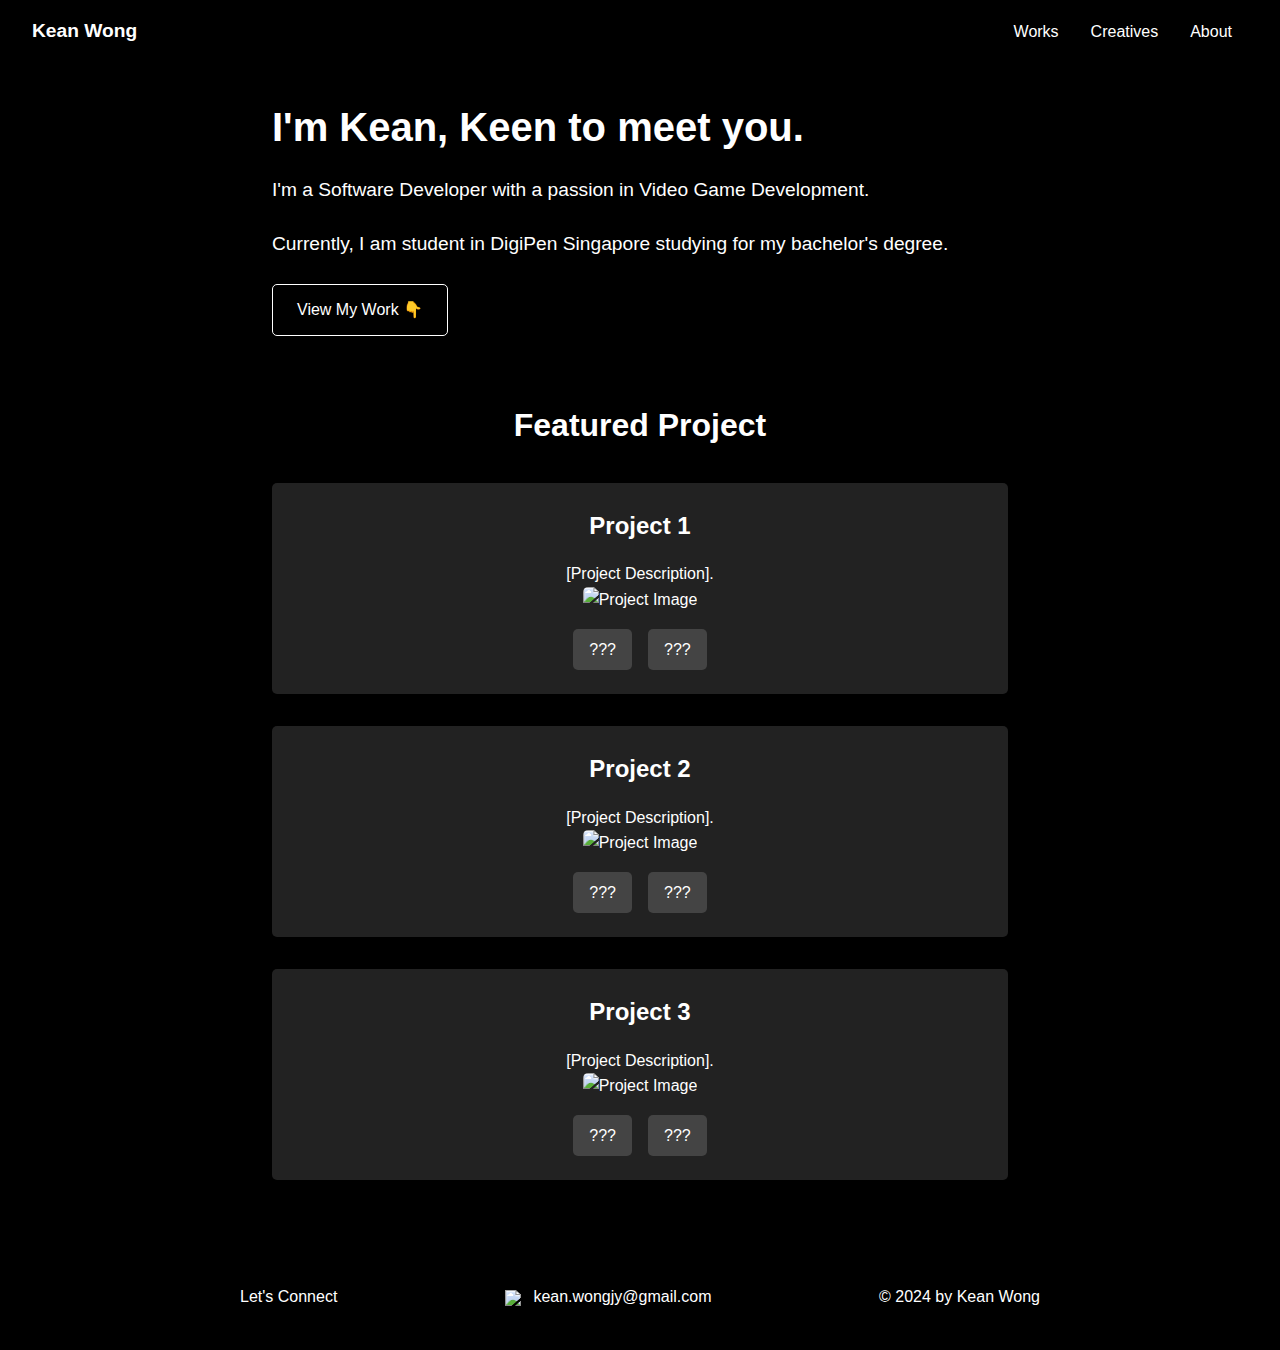
==== index.html @ 1448914c "Updates to links and information on About page" ====
<!DOCTYPE html>
<html lang="en">
<head>
    <meta charset="UTF-8">
    <meta name="viewport" content="width=device-width, initial-scale=1.0">
    <title>Kean W</title>
    <link rel="stylesheet" href="css/styles.css">
</head>
<body>
    <header>
        <div class="header-left">
            <a href="index.html">Kean Wong</a>
        </div>
        <nav class="header-right">
            <ul>
                <li><a href="projects.html">Works</a></li>
                <li><a href="creatives.html">Creatives</a></li>
                <li><a href="about.html">About</a></li>
            </ul>
        </nav>
    </header>

    <main>
        <section class="intro">
            <h1>I'm Kean, Keen to meet you.</h1>
            <p>I'm a Software Developer with a passion in Video Game Development.</p>
            <p>Currently, I am student in DigiPen Singapore studying for my bachelor's degree.</p>
            <a class="btn" href="#work">View My Work 👇</a>
        </section>
        
        <section id="work" class="work">
            <h2>Featured Project</h2>
            <div class="project">
                <h3>Project 1</h3>
                <p>[Project Description].</p>
                <img src="images/project1.png" alt="Project Image">
                <div class="tags">
                    <span>???</span>
                    <span>???</span>
                </div>
            </div>
            <div class="project">
                <h3>Project 2</h3>
                <p>[Project Description].</p>
                <img src="images/project2.png" alt="Project Image">
                <div class="tags">
                    <span>???</span>
                    <span>???</span>
                </div>
            </div>
            <div class="project">
                <h3>Project 3</h3>
                <p>[Project Description].</p>
                <img src="images/project2.png" alt="Project Image">
                <div class="tags">
                    <span>???</span>
                    <span>???</span>
                </div>
            </div>

        </section>
    </main>

    <footer>
        <div class="footer-content">
            <div class="footer-left">
                <p><a href="https://www.linkedin.com/in/kwjy/">Let's Connect</a></p>
            </div>
            <div class="footer-center">
                <p><img src="images/mail(white).png"> <a href="mailto:kean.wongjy@gmail.com">kean.wongjy@gmail.com</a></p>
            </div>
            <div class="footer-right">
                <p>&copy; 2024 by Kean Wong</p>
            </div>
        </div>
    </footer>
    
    <script src="js/main.js"></script>
</body>
</html>
---- css/styles.css ----
/* Reset some default styles */
/* Now, if you were digging the files, yes I don't spend enough time working on my Web development. */
* {
    margin: 0;
    padding: 0;
    box-sizing: border-box;
}

html {
    height: 100%;
}

body {
    font-family: Arial, Helvetica, sans-serif;
    line-height: 1.6;
    background-color: #000;
    color: #fff;
    height: 100%;
    /* display: flex;
    flex-direction: column; */
}

header {
    display: flex;
    justify-content: space-between;
    align-items: center;
    background: #000;
    padding: 1rem 2rem;
}

.header-left a {
    font-size: 1.2rem;
    font-weight: bold;
    color: #fff;
    text-decoration: none;
}

.header-right ul {
    display: flex;
    list-style: none;
}

.header-right ul li {
    margin: 0 1rem;
}

.header-right ul li a {
    color: #fff;
    text-decoration: none;
    font-size: 1rem;
}

.header-right ul li a:hover {
    text-decoration: underline;
}

main {
    padding: 2rem;
    max-width: 800px;
    margin: auto;
    flex: 1;
}

.about-me {
    display: flex;
    justify-content: space-between;
    align-items: flex-start;
    margin-bottom: 4rem;
}

.about-content {
    max-width: 60%;
}

.about-content h1 {
    font-size: 2.5rem;
    margin-bottom: 1rem;
}

.about-content p {
    font-size: 1.2rem;
    margin-bottom: 1.5rem;
}

.about-content .btn {
    display: inline-block;
    padding: 0.75rem 1.5rem;
    border: 1px solid #fff;
    border-radius: 5px;
    text-decoration: none;
    color: #fff;
    transition: background-color 0.3s;
}

.about-content .btn:hover {
    background-color: #444;
}

.about-image img {
    max-width: 300px;
    border-radius: 50%;
}

.interests {
    text-align: left;
    margin-top: 4rem;
}

.interests h2 {
    font-size: 2rem;
    margin-bottom: 2rem;
}

.intro {
    text-align: justify;
    margin-bottom: 4rem;
}

.intro h1 {
    font-size: 2.5rem;
    margin-bottom: 1rem;
}

.intro p {
    font-size: 1.2rem;
    margin-bottom: 1.5rem;
}

.btn {
    display: inline-block;
    padding: 0.75rem 1.5rem;
    border: 1px solid #fff;
    border-radius: 5px;
    text-decoration: none;
    color: #fff;
    transition: background-color 0.3s;
}

.btn:hover {
    background-color: #444;
}

.work {
    text-align: center;
}

.work h2 {
    font-size: 2rem;
    margin-bottom: 2rem;
}

.project {
    background: #222;
    padding: 1.5rem;
    border-radius: 5px;
    margin-bottom: 2rem;
}

.project h3 {
    font-size: 1.5rem;
    margin-bottom: 1rem;
}

.project img {
    max-width: 100%;
    border-radius: 5px;
    margin-bottom: 1rem;
}

.tags {
    display: flex;
    justify-content: center;
    gap: 1rem;
}

.tags span {
    background: #444;
    padding: 0.5rem 1rem;
    border-radius: 5px;
}

footer {
    background: #000;
    color: #fff;
    text-align: center;
    padding: 2.5rem 0;
    /* position: relative; */
    width: 100%;
    bottom: 0;
}

.footer-content {
    display: flex;
    justify-content: space-between;
    align-items: center;
    max-width: 800px;
    margin: auto;
}

.footer-left, .footer-center, .footer-right {
    flex-shrink: 1;
    text-align: center;
}

.footer-center img {
    vertical-align: middle;
    margin-right: 0.5rem;
}

.footer-center a {
    color: #fff;
    text-decoration: none;
}

.footer-center a:hover {
    text-decoration: underline;
}

.footer-left a {
    color: #fff;
    text-decoration: none;
}

.footer-left a:hover {
    text-decoration: underline;
}
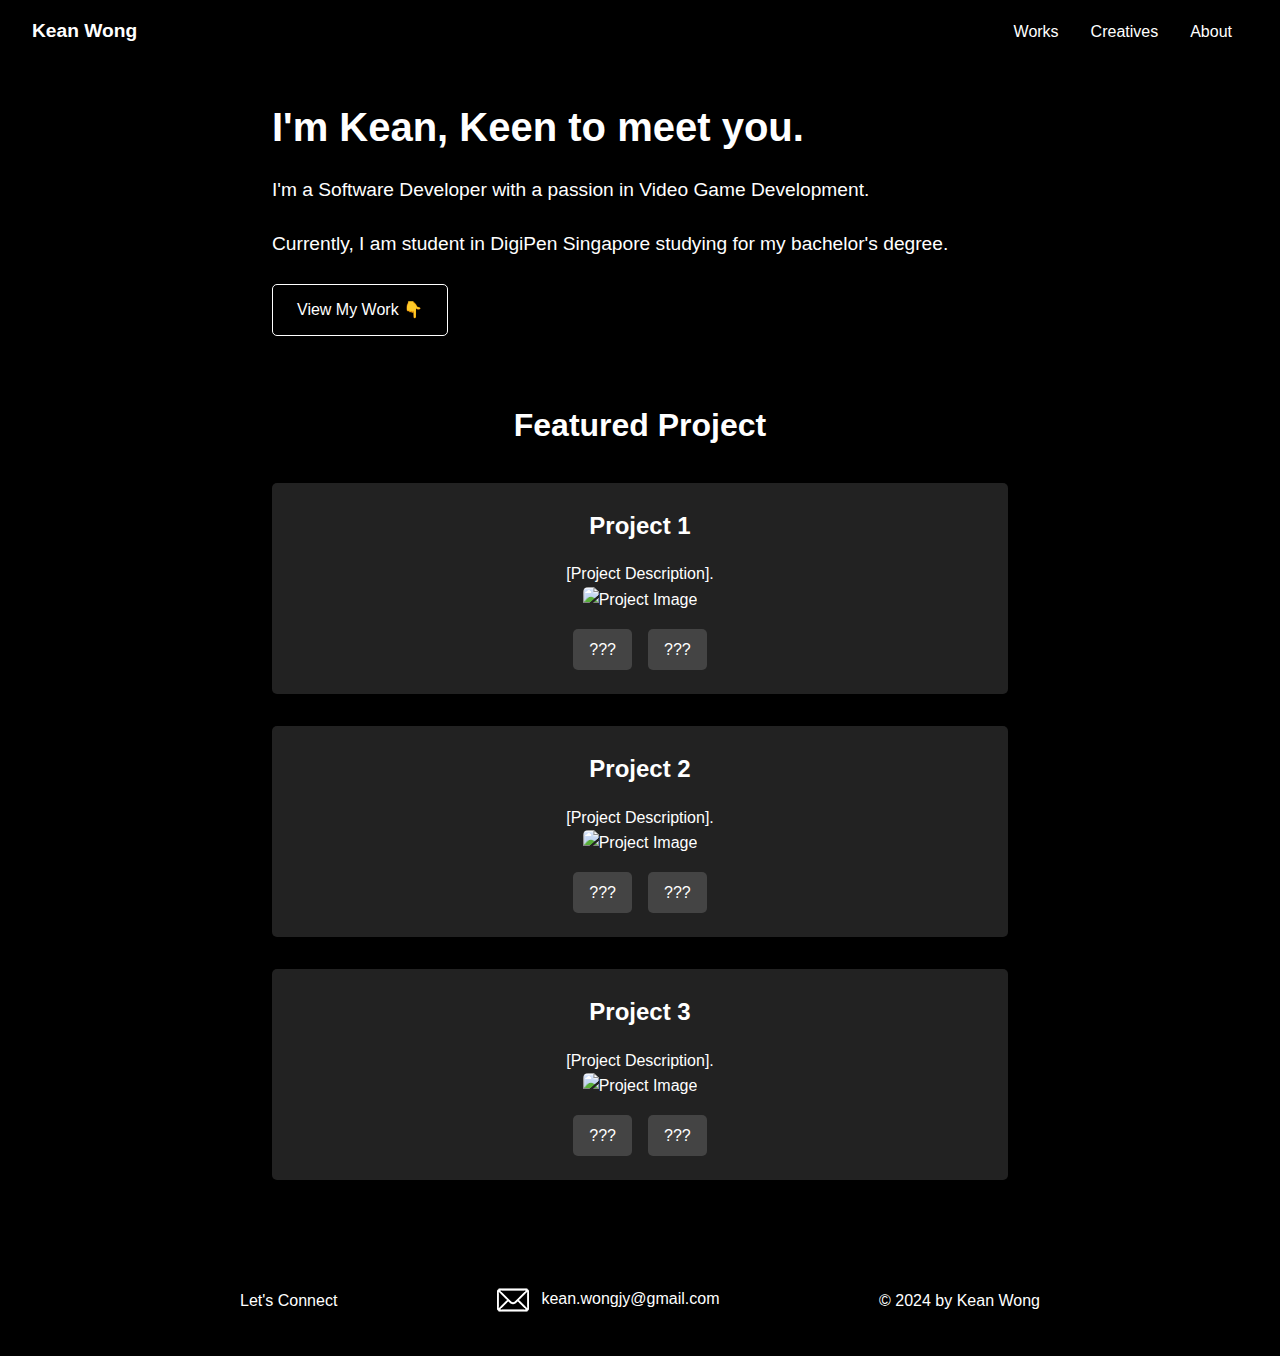
==== commit 6495dd72: "Fixed broken icon" ====
--- a/index.html
+++ b/index.html
@@ -67,7 +67,7 @@
                 <p><a href="https://www.linkedin.com/in/kwjy/">Let's Connect</a></p>
             </div>
             <div class="footer-center">
-                <p><img src="images/mail(white).png"> <a href="mailto:kean.wongjy@gmail.com">kean.wongjy@gmail.com</a></p>
+                <p><img src="images/mail(White).png"> <a href="mailto:kean.wongjy@gmail.com">kean.wongjy@gmail.com</a></p>
             </div>
             <div class="footer-right">
                 <p>&copy; 2024 by Kean Wong</p>
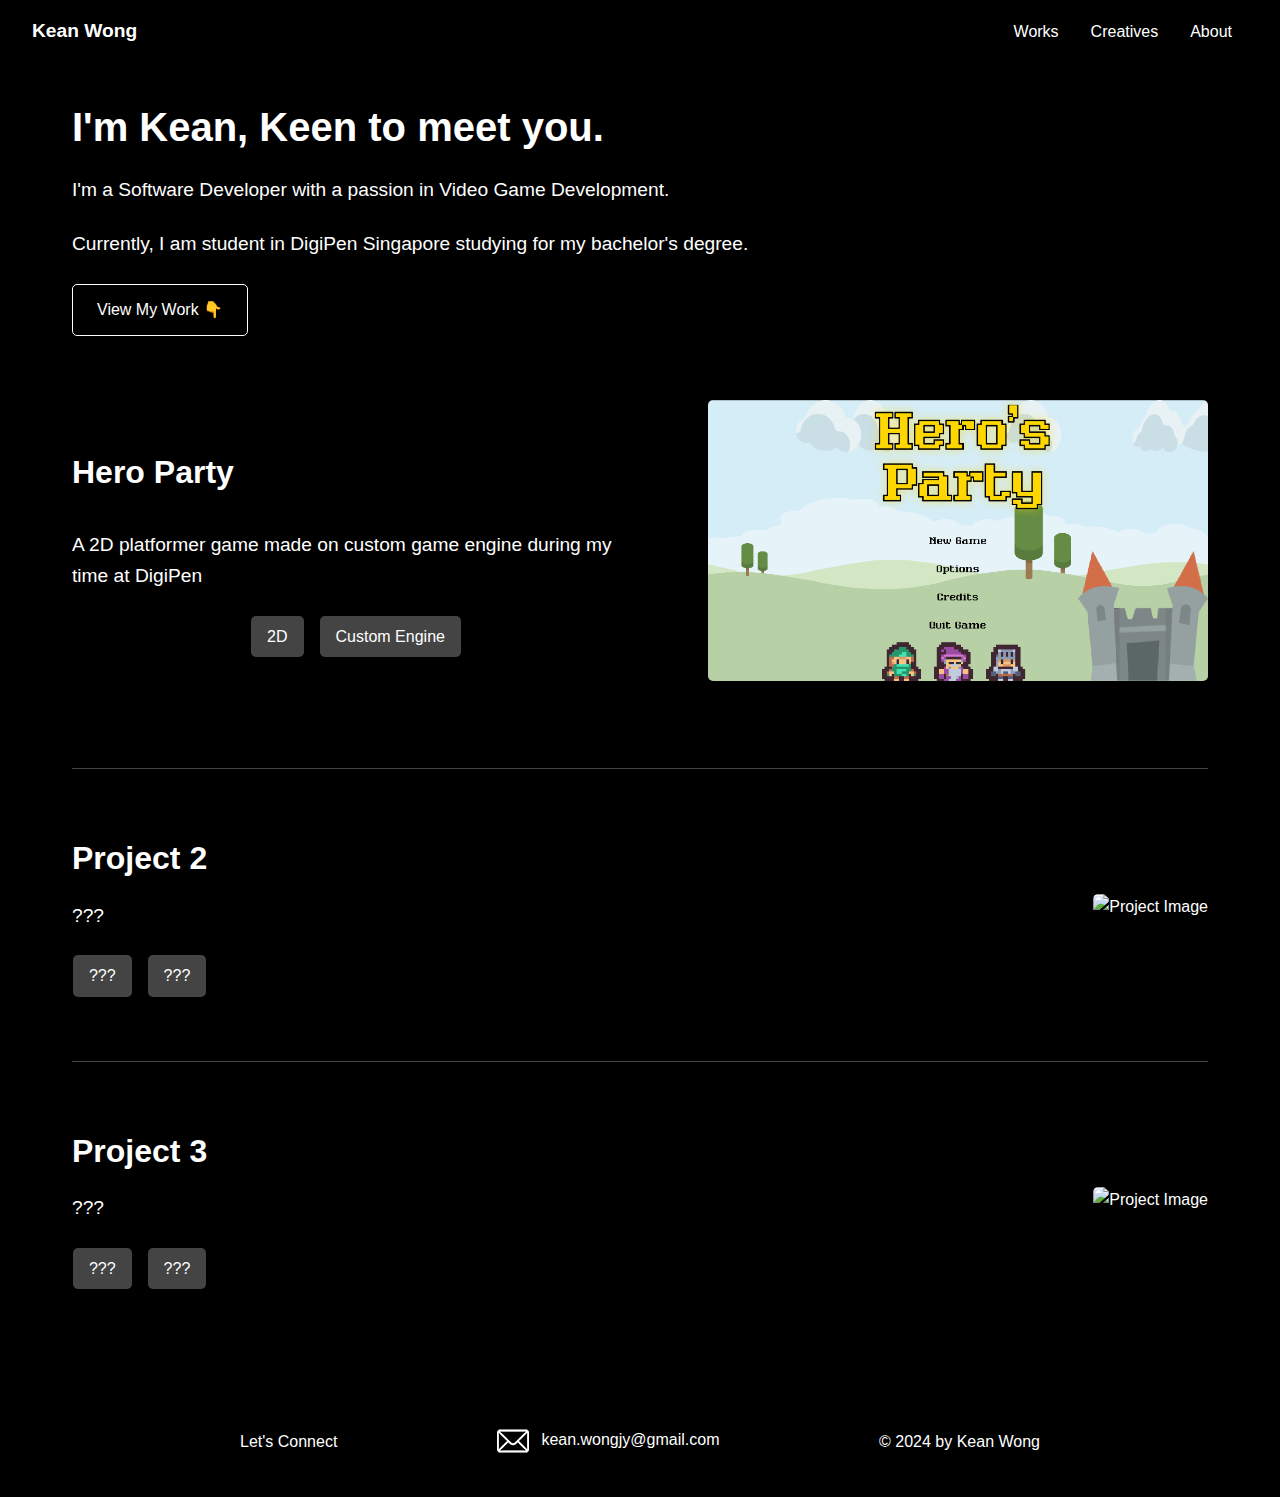
==== commit b6597c44: "Some format update. Recent project update" ====
--- a/index.html
+++ b/index.html
@@ -27,37 +27,49 @@
             <p>Currently, I am student in DigiPen Singapore studying for my bachelor's degree.</p>
             <a class="btn" href="#work">View My Work 👇</a>
         </section>
-        
+
         <section id="work" class="work">
-            <h2>Featured Project</h2>
-            <div class="project">
-                <h3>Project 1</h3>
-                <p>[Project Description].</p>
-                <img src="images/project1.png" alt="Project Image">
-                <div class="tags">
-                    <span>???</span>
-                    <span>???</span>
+            <div class="project-container">
+                <div class="project-description">
+                    <h2>Hero Party</h2>
+                    <p>A 2D platformer game made on custom game engine during my time at DigiPen</p>
+                    <div class="tags">
+                        <span>2D</span>
+                        <span>Custom Engine</span>
+                    </div>
+                </div>
+                <div class="project-image">
+                    <img src="images/HeroParty.png" alt="Project Image">
                 </div>
             </div>
-            <div class="project">
-                <h3>Project 2</h3>
-                <p>[Project Description].</p>
-                <img src="images/project2.png" alt="Project Image">
-                <div class="tags">
-                    <span>???</span>
-                    <span>???</span>
+            <hr class="separator">
+            <div class="project-container">
+                <div class="project-description">
+                    <h3>Project 2</h3>
+                    <p>???</p>
+                    <div class="tags">
+                        <span>???</span>
+                        <span>???</span>
+                    </div>
+                </div>
+                <div class="project-image">
+                    <img src="images/project.png" alt="Project Image">
                 </div>
             </div>
-            <div class="project">
-                <h3>Project 3</h3>
-                <p>[Project Description].</p>
-                <img src="images/project2.png" alt="Project Image">
-                <div class="tags">
-                    <span>???</span>
-                    <span>???</span>
+            <hr class="separator">
+            <div class="project-container">
+                <div class="project-description">
+                    <h3>Project 3</h3>
+                    <p>???</p>
+                    <div class="tags">
+                        <span>???</span>
+                        <span>???</span>
+                    </div>
+                </div>
+                <div class="project-image">
+                    <img src="images/project.png" alt="Project Image">
                 </div>
             </div>
-
         </section>
     </main>
 
--- a/css/styles.css
+++ b/css/styles.css
@@ -6,16 +6,19 @@
     box-sizing: border-box;
 }
 
-html {
+html, body {
     height: 100%;
+    margin: 0;
 }
 
 body {
+    display: flex;
+    flex-direction: column;
     font-family: Arial, Helvetica, sans-serif;
     line-height: 1.6;
     background-color: #000;
     color: #fff;
-    height: 100%;
+    /* height: 100%; */
     /* display: flex;
     flex-direction: column; */
 }
@@ -55,10 +58,10 @@
 }
 
 main {
+    flex: 1;
     padding: 2rem;
-    max-width: 800px;
+    max-width: 1200px;
     margin: auto;
-    flex: 1;
 }
 
 .about-me {
@@ -149,22 +152,41 @@
     margin-bottom: 2rem;
 }
 
-.project {
-    background: #222;
-    padding: 1.5rem;
-    border-radius: 5px;
-    margin-bottom: 2rem;
-}
-
-.project h3 {
-    font-size: 1.5rem;
-    margin-bottom: 1rem;
-}
-
-.project img {
-    max-width: 100%;
-    border-radius: 5px;
-    margin-bottom: 1rem;
+.project-container {
+    display: flex;
+    justify-content: space-between;
+    align-items: center;
+    margin-top: 4rem;
+    margin-bottom: 4rem;
+}
+
+.project-description {
+    max-width: 50%;
+    text-align: left;
+}
+
+.project-description h3 {
+    font-size: 2rem;
+    margin-bottom: 1rem;
+}
+
+.project-description p {
+    font-size: 1.2rem;
+    margin-bottom: 1.5rem;
+}
+
+.project-image img {
+    max-width: 500px;
+    border-radius: 5px;
+    margin-bottom: 1rem;
+    margin-left: 3rem;
+}
+
+.separator {
+    border: 0px;
+    height: 1px;
+    background: #444;
+    margin: 2rem 0;
 }
 
 .tags {
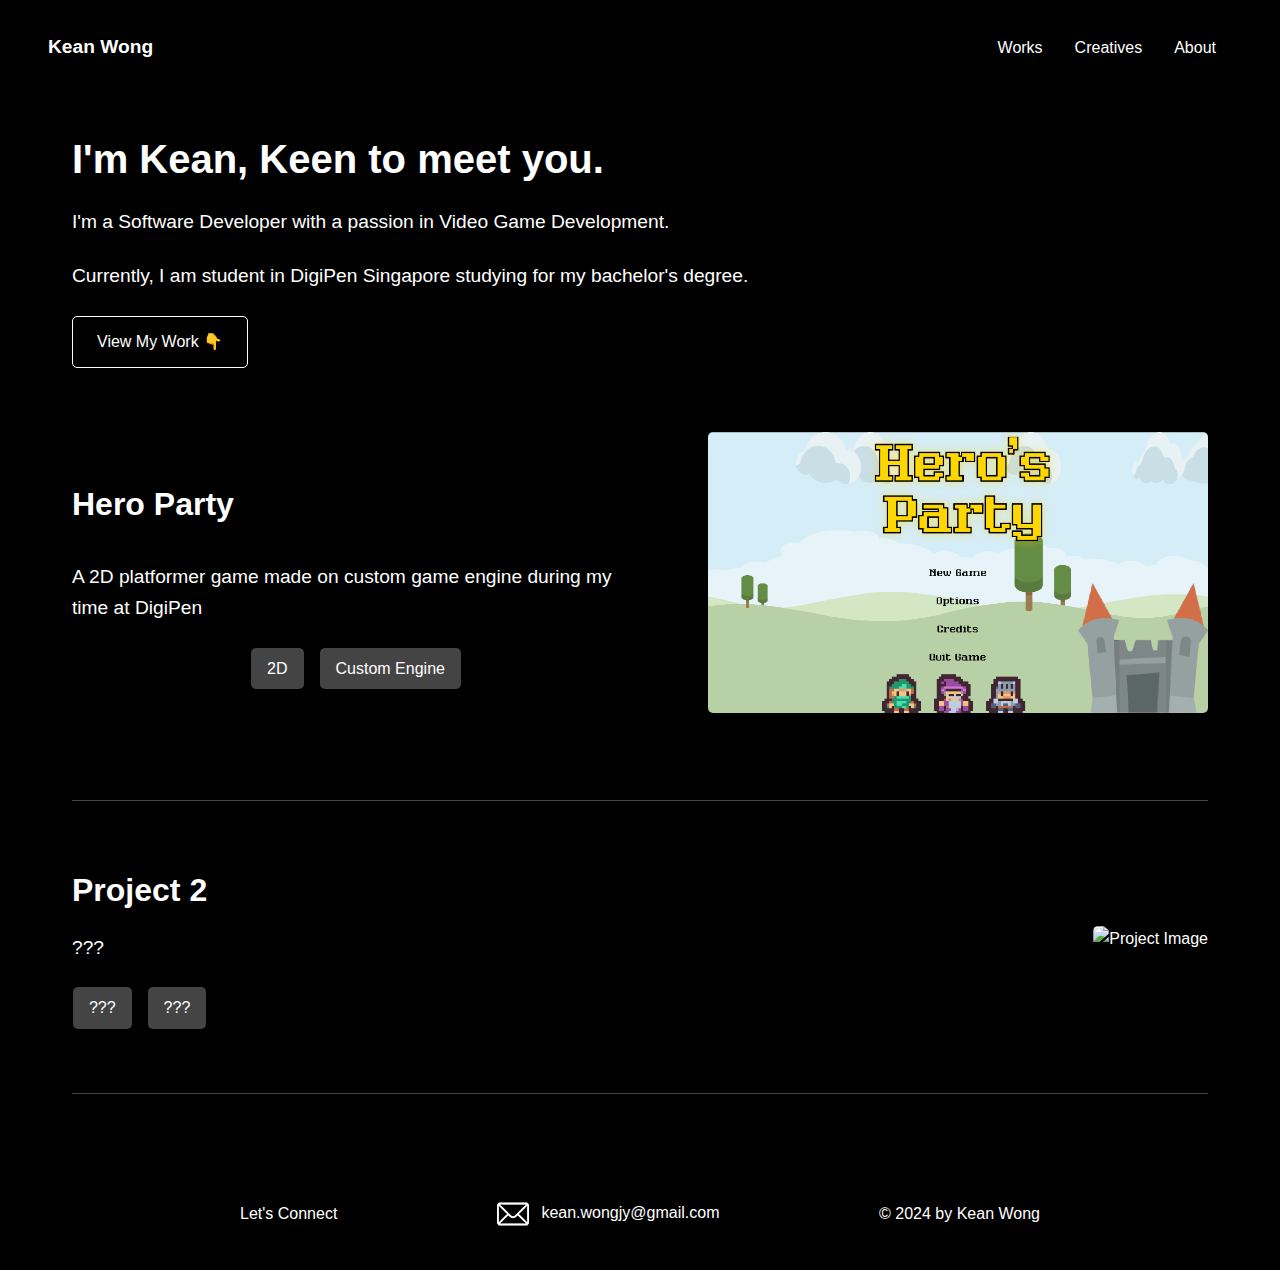
==== commit 90f6ca23: "Updated about page and included resume" ====
--- a/index.html
+++ b/index.html
@@ -57,7 +57,7 @@
                 </div>
             </div>
             <hr class="separator">
-            <div class="project-container">
+            <!-- <div class="project-container">
                 <div class="project-description">
                     <h3>Project 3</h3>
                     <p>???</p>
@@ -69,7 +69,7 @@
                 <div class="project-image">
                     <img src="images/project.png" alt="Project Image">
                 </div>
-            </div>
+            </div> -->
         </section>
     </main>
 
--- a/css/styles.css
+++ b/css/styles.css
@@ -28,7 +28,7 @@
     justify-content: space-between;
     align-items: center;
     background: #000;
-    padding: 1rem 2rem;
+    padding: 2rem 3rem;
 }
 
 .header-left a {
@@ -65,7 +65,7 @@
 }
 
 .about-me {
-    display: flex;
+    display: inline-flex;
     justify-content: space-between;
     align-items: flex-start;
     margin-bottom: 4rem;
@@ -81,7 +81,7 @@
 }
 
 .about-content p {
-    font-size: 1.2rem;
+    font-size: 1.1rem;
     margin-bottom: 1.5rem;
 }
 
@@ -102,6 +102,7 @@
 .about-image img {
     max-width: 300px;
     border-radius: 50%;
+    margin-left: 10rem;
 }
 
 .interests {
@@ -114,8 +115,12 @@
     margin-bottom: 2rem;
 }
 
+.interests p {
+    font-size: 1.1rem;
+    padding-right: 40%;
+}
+
 .intro {
-    text-align: justify;
     margin-bottom: 4rem;
 }
 
@@ -127,6 +132,7 @@
 .intro p {
     font-size: 1.2rem;
     margin-bottom: 1.5rem;
+    text-align: justify;
 }
 
 .btn {
@@ -246,3 +252,43 @@
 .footer-left a:hover {
     text-decoration: underline;
 }
+
+/* Responsive design with media queries
+@media (max-width: 1000px) {
+    .project-container {
+        flex-direction: column;
+        align-items: center;
+    }
+
+    .project-description {
+        position: static;
+        width: 90%;
+        text-align: center;
+        margin-bottom: 2rem;
+    }
+
+    .project-image img {
+        margin-left: 0;
+        width: 50%;
+    }
+}
+
+@media (max-width: 800px) {
+    main {
+        max-width: 90%;
+        margin: auto;
+    }
+
+    .project-description,
+    .project-image {
+        width: 100%;
+    }
+
+    .porject-image img {
+        width: 10%;
+    }
+
+    .tags {
+        justify-content: center;
+    }
+} */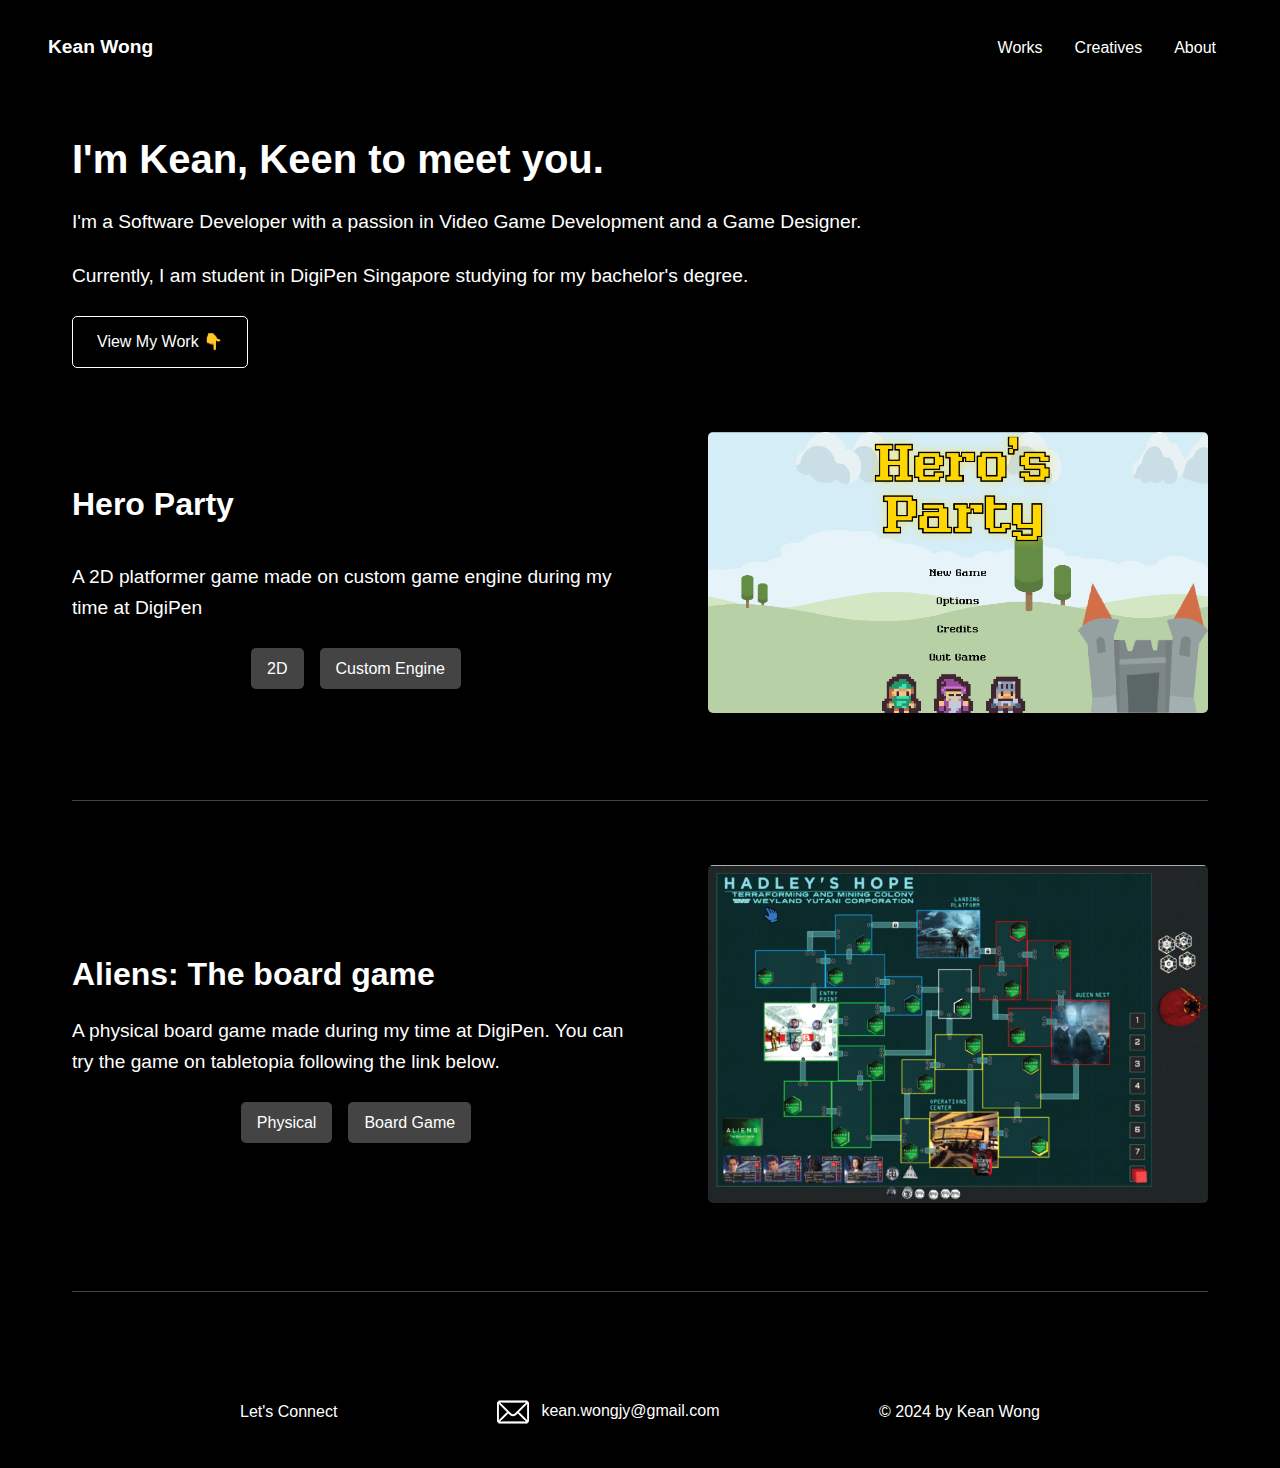
==== commit 14bd54c2: "Updated with additional work on works page" ====
--- a/index.html
+++ b/index.html
@@ -23,7 +23,7 @@
     <main>
         <section class="intro">
             <h1>I'm Kean, Keen to meet you.</h1>
-            <p>I'm a Software Developer with a passion in Video Game Development.</p>
+            <p>I'm a Software Developer with a passion in Video Game Development and a Game Designer.</p>
             <p>Currently, I am student in DigiPen Singapore studying for my bachelor's degree.</p>
             <a class="btn" href="#work">View My Work 👇</a>
         </section>
@@ -45,15 +45,15 @@
             <hr class="separator">
             <div class="project-container">
                 <div class="project-description">
-                    <h3>Project 2</h3>
-                    <p>???</p>
+                    <h3>Aliens: The board game</h3>
+                    <p>A physical board game made during my time at DigiPen. You can try the game on tabletopia following the link below.</p>
                     <div class="tags">
-                        <span>???</span>
-                        <span>???</span>
+                        <span>Physical</span>
+                        <span>Board Game</span>
                     </div>
                 </div>
                 <div class="project-image">
-                    <img src="images/project.png" alt="Project Image">
+                    <img src="images/AlienTheBoardGame.png" alt="Project Image">
                 </div>
             </div>
             <hr class="separator">
--- a/css/styles.css
+++ b/css/styles.css
@@ -181,6 +181,10 @@
     margin-bottom: 1.5rem;
 }
 
+.project-description a {
+    color: #fff;
+}
+
 .project-image img {
     max-width: 500px;
     border-radius: 5px;
@@ -203,7 +207,7 @@
 
 .tags span {
     background: #444;
-    padding: 0.5rem 1rem;
+    padding: .5rem 1rem;
     border-radius: 5px;
 }
 
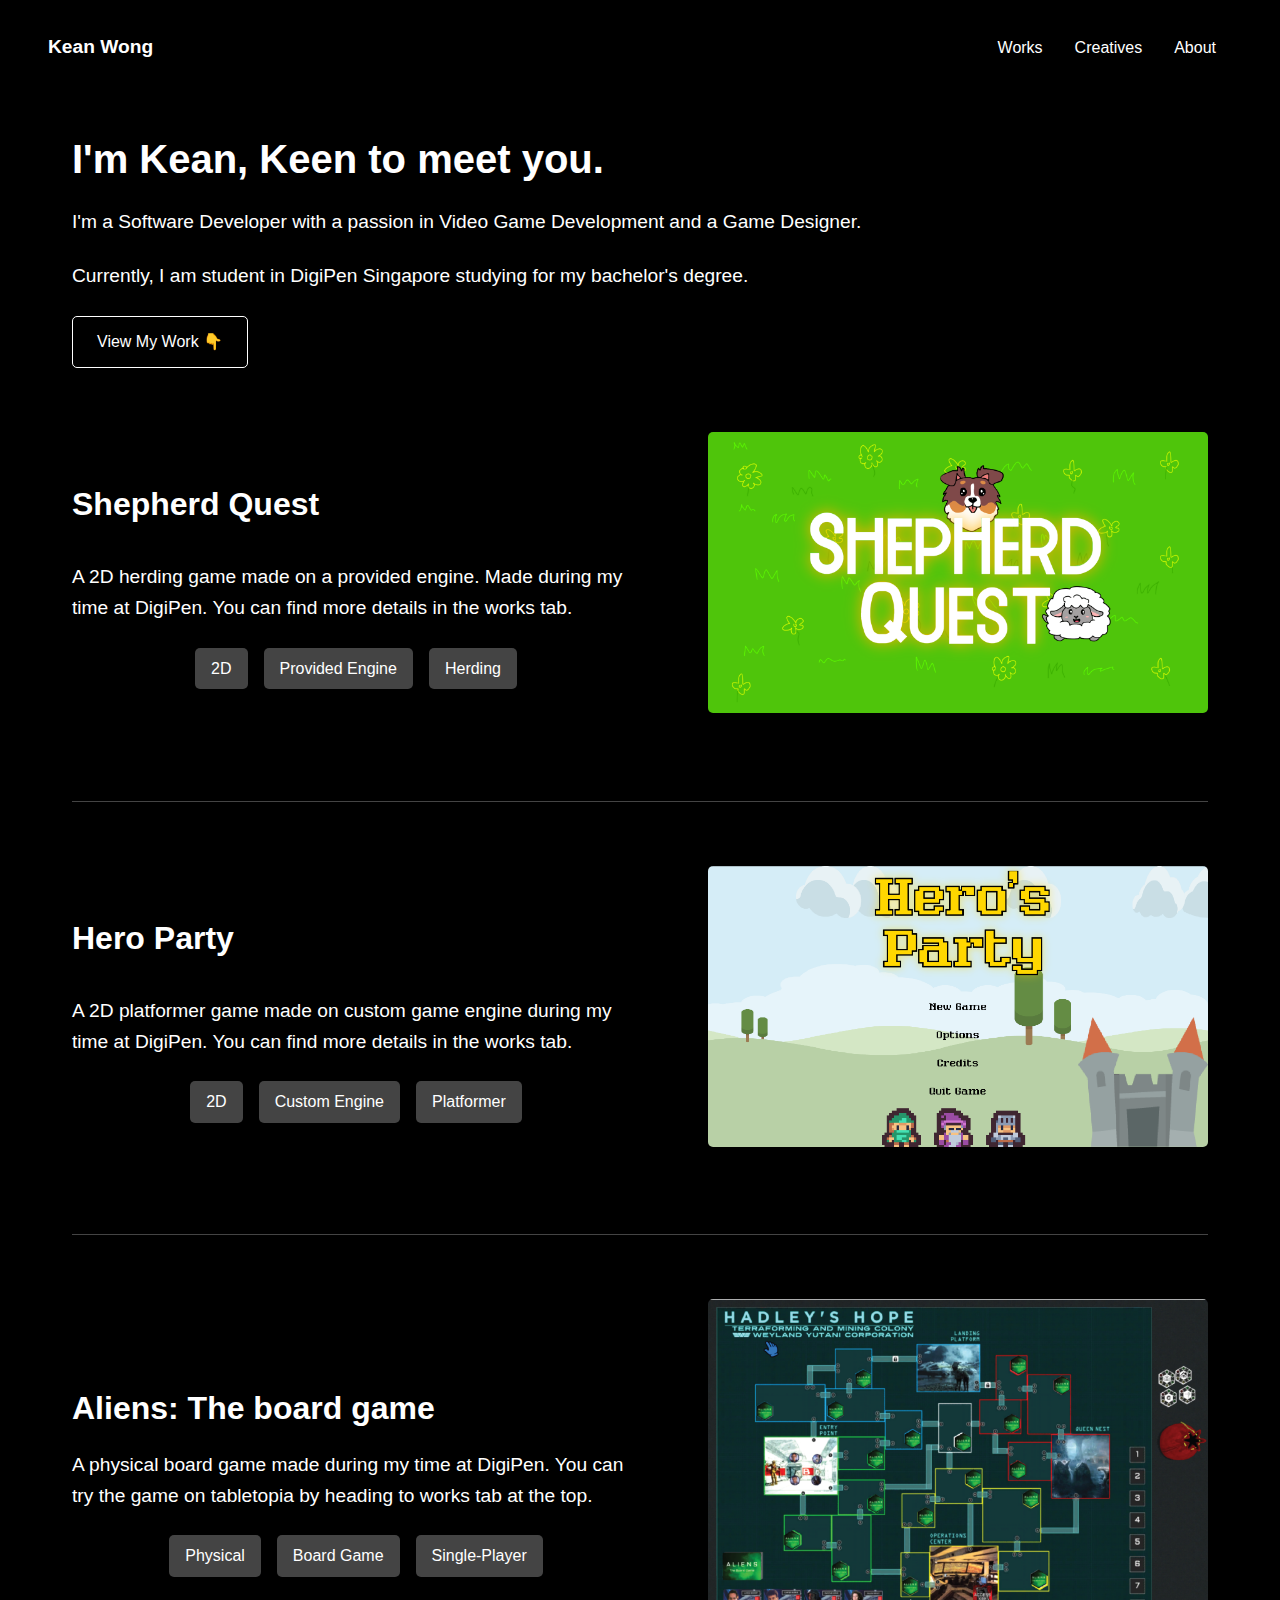
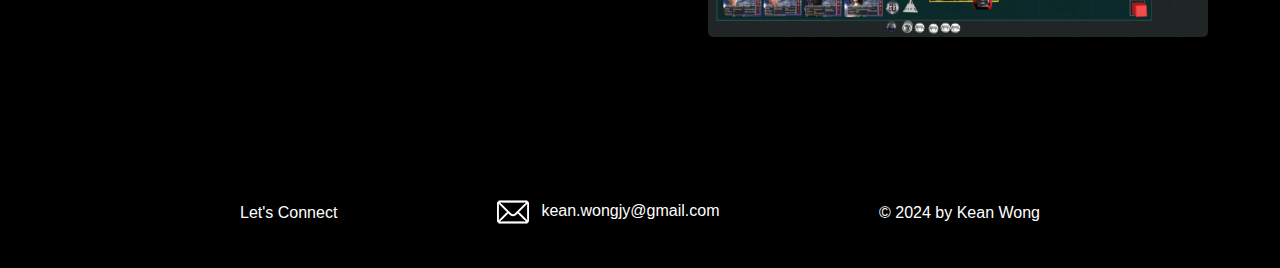
==== commit 6adcf1d4: "Updated additonal project and trailer video links" ====
--- a/index.html
+++ b/index.html
@@ -31,32 +31,55 @@
         <section id="work" class="work">
             <div class="project-container">
                 <div class="project-description">
-                    <h2>Hero Party</h2>
-                    <p>A 2D platformer game made on custom game engine during my time at DigiPen</p>
+                    <h2>Shepherd Quest</h2>
+                    <p>A 2D herding game made on a provided engine. Made during my time at DigiPen. You can find more details in the works tab.</p>
                     <div class="tags">
                         <span>2D</span>
-                        <span>Custom Engine</span>
+                        <span>Provided Engine</span>
+                        <span>Herding</span>
                     </div>
                 </div>
                 <div class="project-image">
-                    <img src="images/HeroParty.png" alt="Project Image">
+                    <a href="https://youtu.be/N0uMKLeOnuo">
+                        <img src="images/ShepherdQuest.png" alt="Project Image">
+                    </a>
                 </div>
             </div>
             <hr class="separator">
             <div class="project-container">
                 <div class="project-description">
+                    <h2>Hero Party</h2>
+                    <p>A 2D platformer game made on custom game engine during my time at DigiPen. You can find more details in the works tab.</p>
+                    <div class="tags">
+                        <span>2D</span>
+                        <span>Custom Engine</span>
+                        <span>Platformer</span>
+                    </div>
+                </div>
+                <div class="project-image">
+                    <a href="https://www.youtube.com/watch?v=qBn_6w2pgwc">
+                        <img src="images/HeroParty.png" alt="Project Image">
+                    </a>
+                </div>
+                    <!-- <img src="images/HeroParty.png" alt="Project Image">
+                </div> -->
+            </div>
+            <hr class="separator">
+            <div class="project-container">
+                <div class="project-description">
                     <h3>Aliens: The board game</h3>
-                    <p>A physical board game made during my time at DigiPen. You can try the game on tabletopia following the link below.</p>
+                    <p>A physical board game made during my time at DigiPen. You can try the game on tabletopia by heading to works tab at the top.</p>
                     <div class="tags">
                         <span>Physical</span>
                         <span>Board Game</span>
+                        <span>Single-Player</span>
                     </div>
                 </div>
                 <div class="project-image">
                     <img src="images/AlienTheBoardGame.png" alt="Project Image">
                 </div>
             </div>
-            <hr class="separator">
+
             <!-- <div class="project-container">
                 <div class="project-description">
                     <h3>Project 3</h3>
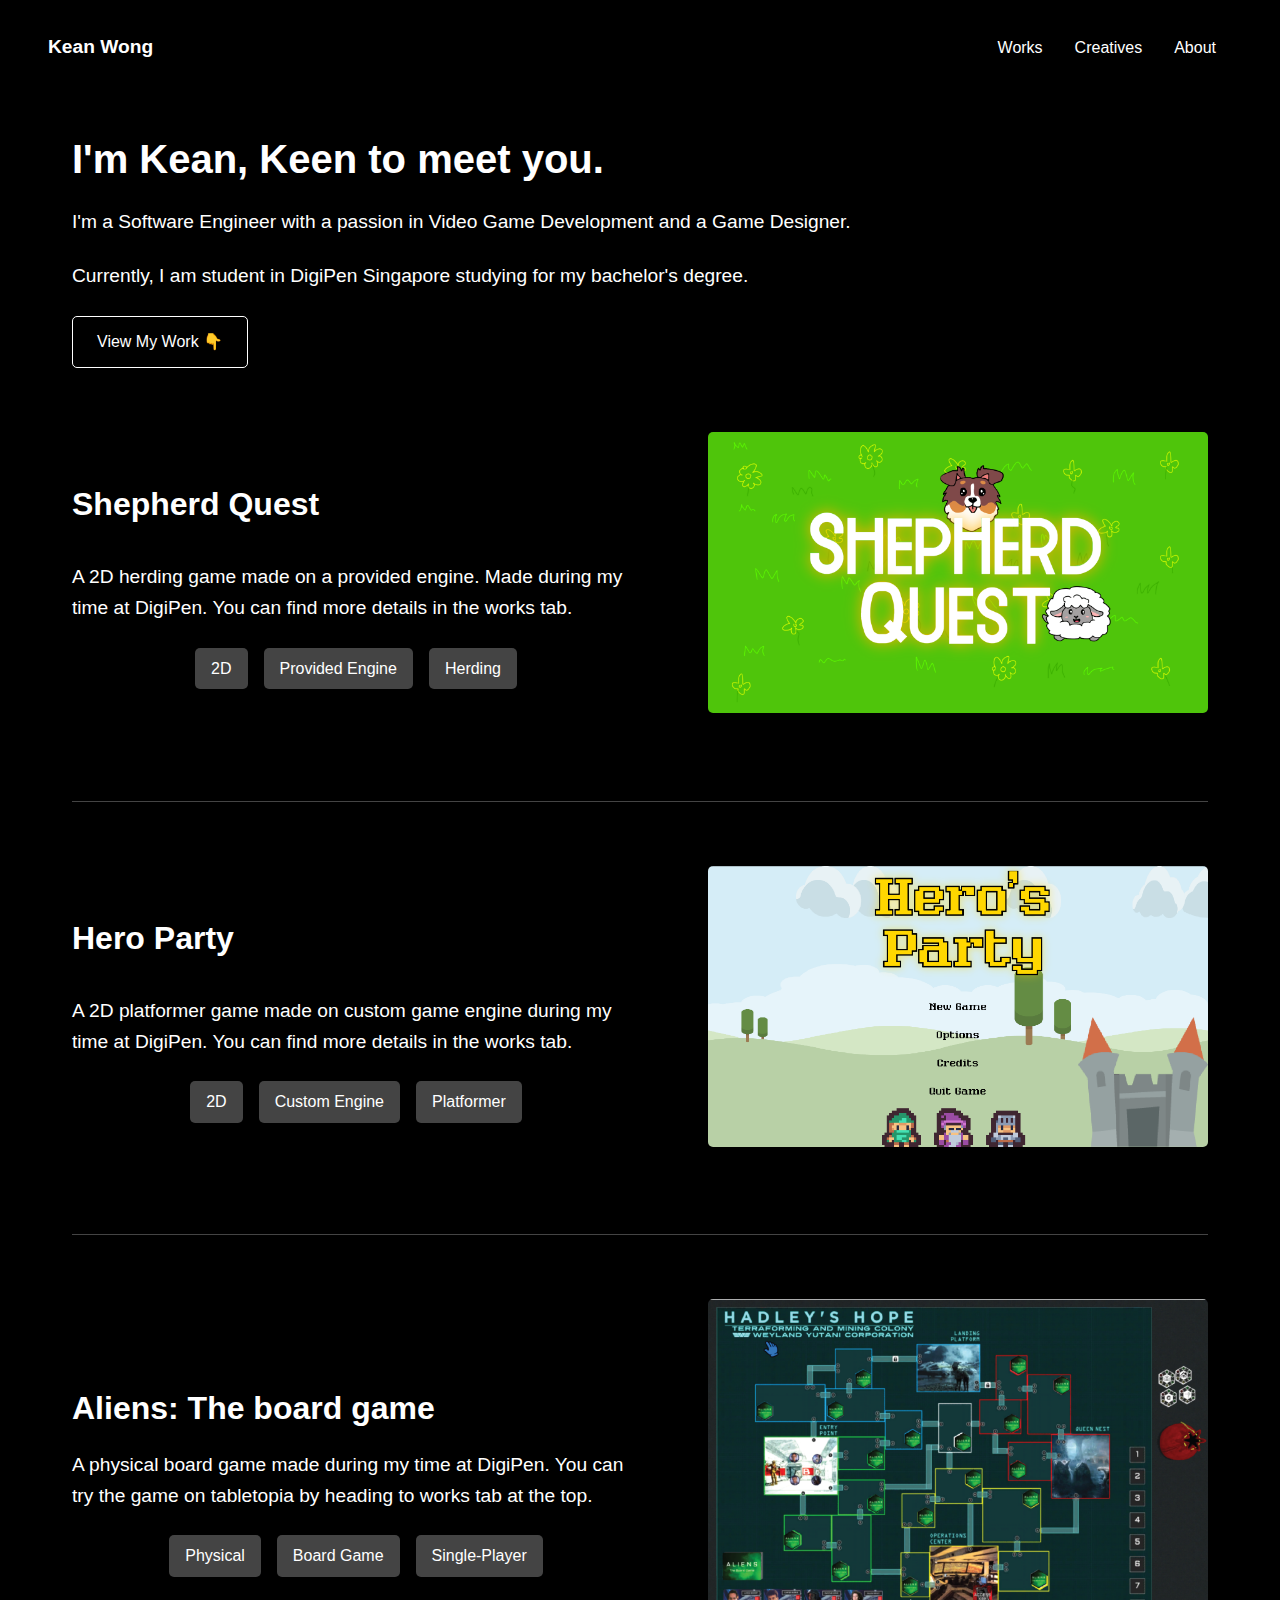
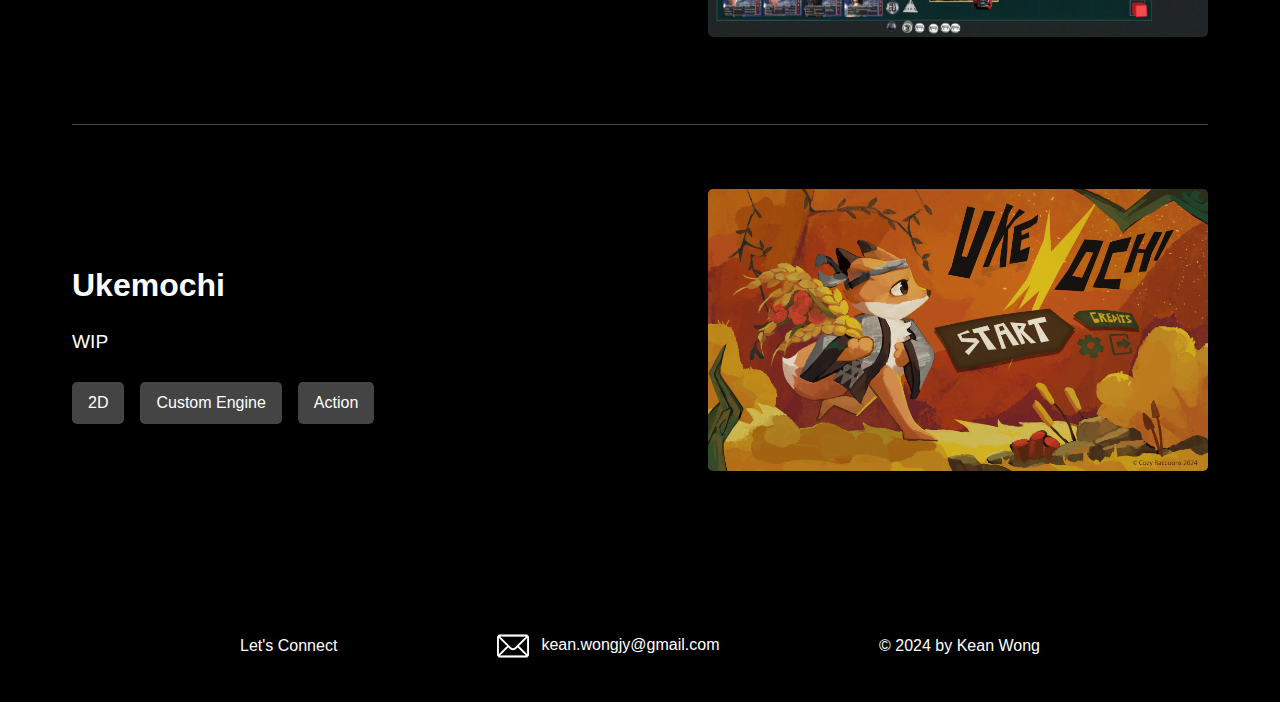
==== commit 2fb53de3: "Added 1 project to site (WIP), updated resume" ====
--- a/index.html
+++ b/index.html
@@ -23,7 +23,7 @@
     <main>
         <section class="intro">
             <h1>I'm Kean, Keen to meet you.</h1>
-            <p>I'm a Software Developer with a passion in Video Game Development and a Game Designer.</p>
+            <p>I'm a Software Engineer with a passion in Video Game Development and a Game Designer.</p>
             <p>Currently, I am student in DigiPen Singapore studying for my bachelor's degree.</p>
             <a class="btn" href="#work">View My Work 👇</a>
         </section>
@@ -79,20 +79,21 @@
                     <img src="images/AlienTheBoardGame.png" alt="Project Image">
                 </div>
             </div>
-
-            <!-- <div class="project-container">
+            <hr class="separator">
+            <div class="project-container">
                 <div class="project-description">
-                    <h3>Project 3</h3>
-                    <p>???</p>
+                    <h3>Ukemochi</h3>
+                    <p>WIP</p>
                     <div class="tags">
-                        <span>???</span>
-                        <span>???</span>
+                        <span>2D</span>
+                        <span>Custom Engine</span>
+                        <span>Action</span>
                     </div>
                 </div>
                 <div class="project-image">
-                    <img src="images/project.png" alt="Project Image">
+                    <img src="images/Ukemochi_Mockup.png" alt="Project Image">
                 </div>
-            </div> -->
+            </div>
         </section>
     </main>
 
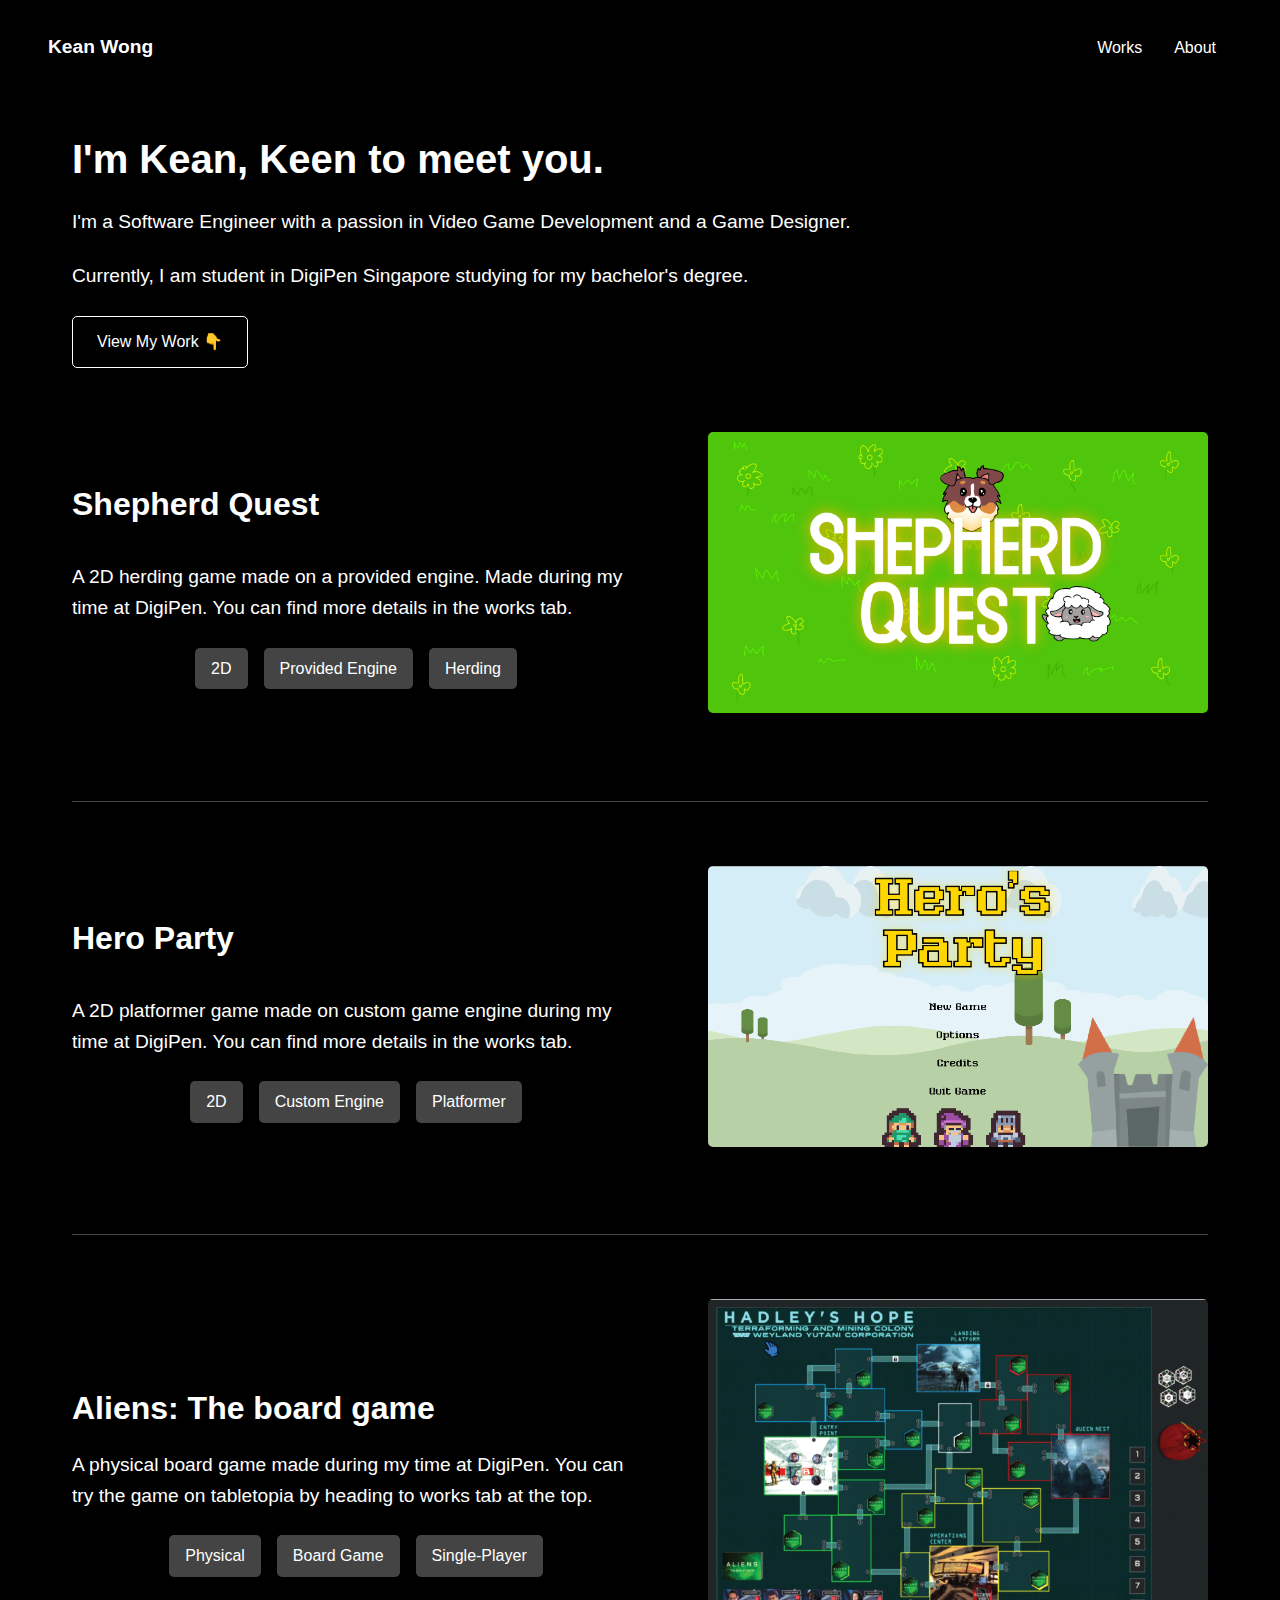
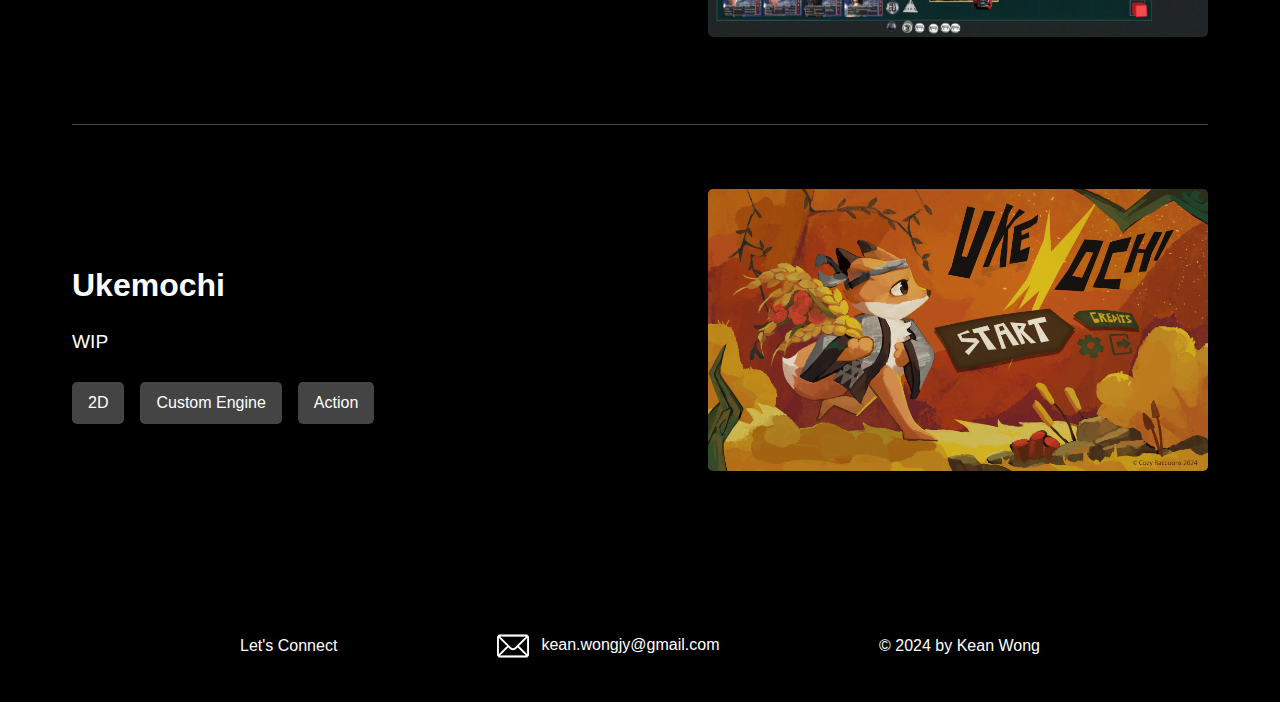
==== commit 31c1b75f: "Hide Creative page for now" ====
--- a/index.html
+++ b/index.html
@@ -14,7 +14,7 @@
         <nav class="header-right">
             <ul>
                 <li><a href="projects.html">Works</a></li>
-                <li><a href="creatives.html">Creatives</a></li>
+                <!-- <li><a href="creatives.html">Creatives</a></li> -->
                 <li><a href="about.html">About</a></li>
             </ul>
         </nav>
